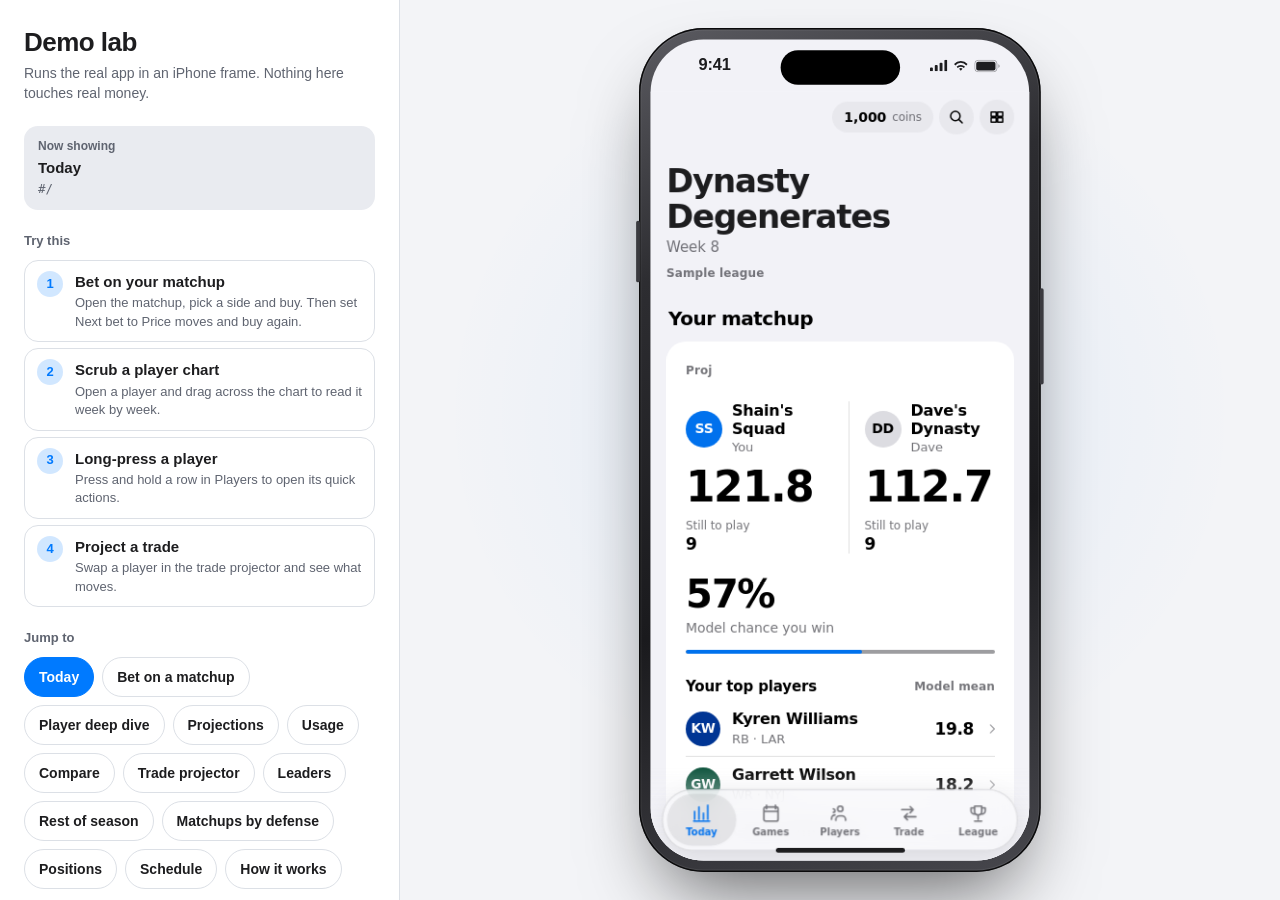
==== lab.html @ 5a077fb5 "Publish Upset redesign: Apple Sports look, Multiview, Trade Lab, scrubbable win probability, fantasy" ====
<!doctype html>
<html lang="en">
  <head>
    <meta charset="UTF-8" />
    <meta name="viewport" content="width=device-width, initial-scale=1.0" />
    <meta name="color-scheme" content="dark light" />
    <title>Upset demo lab</title>
    <script type="module" crossorigin src="./assets/lab-C1gKMwBJ.js"></script>
    <link rel="modulepreload" crossorigin href="./assets/jsx-runtime-2_5Rt82W.js">
    <link rel="stylesheet" crossorigin href="./assets/lab-yyvurSek.css">
  </head>
  <body>
    <div id="lab-root"></div>
  </body>
</html>
---- assets/lab-yyvurSek.css ----
:root{--lightningcss-light: ;--lightningcss-dark:initial;color-scheme:dark;--font-sans:-apple-system, BlinkMacSystemFont, "SF Pro Display", "Segoe UI", sans-serif;--font-rounded:ui-rounded, "SF Pro Rounded", -apple-system, BlinkMacSystemFont, system-ui, sans-serif;--lab-board:#000;--lab-panel:#111113;--lab-panel-2:#1c1c1e;--lab-rule:#2c2c2f;--lab-text:#f5f5f7;--lab-muted:#a3a3ad;--lab-accent:#0a84ff;--lab-on-accent:#fff;--lab-glow:#0a84ff21;--lab-shell:linear-gradient(160deg, #5b5b61 0%, #2d2d31 26%, #1a1a1d 62%, #47474d 100%);--lab-mono:ui-monospace, SFMono-Regular, Menlo, Consolas, monospace}@media (prefers-color-scheme:light){:root:not([data-theme=dark]){--lightningcss-light:initial;--lightningcss-dark: ;color-scheme:light;--lab-board:#f3f4f7;--lab-panel:#fff;--lab-panel-2:#e9ebf0;--lab-rule:#dce0e6;--lab-text:#1d1d1f;--lab-muted:#5f6470;--lab-accent:#007aff;--lab-glow:#007aff12}}*,:before,:after{box-sizing:border-box}html,body{min-height:100%;margin:0}body{background:var(--lab-board);color:var(--lab-text);font-family:var(--font-sans);-webkit-font-smoothing:antialiased;font-size:15px;line-height:1.42}h1,h2,p{margin:0}button,a{font:inherit;color:inherit}:focus-visible{outline:2px solid var(--lab-accent);outline-offset:3px;border-radius:6px}.lab{grid-template-columns:minmax(320px,400px) minmax(0,1fr);min-height:100dvh;display:grid}.panel{background:var(--lab-panel);border-right:1px solid var(--lab-rule);flex-direction:column;gap:22px;min-width:0;height:100dvh;padding:28px 24px 26px;display:flex;position:sticky;top:0;overflow-y:auto}.lab-head{gap:6px;display:grid}.lab-head h1{letter-spacing:-.02em;font-size:26px;font-weight:700;line-height:1.15}.lead{color:var(--lab-muted);font-size:14px}.now{background:var(--lab-panel-2);border-radius:14px;grid-template-columns:1fr;gap:2px;min-width:0;padding:12px 14px;display:grid}.now-label{color:var(--lab-muted);font-size:12px;font-weight:600}.now strong{font-size:15px;font-weight:650}.now code{font-family:var(--lab-mono);color:var(--lab-muted);overflow-wrap:anywhere;font-size:12.5px}.block{gap:10px;display:grid}.block-title{color:var(--lab-muted);font-size:13px;font-weight:600}.hint{color:var(--lab-muted);font-size:13px}.body-copy{color:var(--lab-muted);font-size:14px}.pressable{transition:transform .16s cubic-bezier(.2,.8,.2,1),background-color .16s}.pressable:active{transform:scale(.97)}.steps{gap:6px;margin:0;padding:0;list-style:none;display:grid}.step{border:1px solid var(--lab-rule);text-align:left;cursor:pointer;background:0 0;border-radius:14px;align-items:flex-start;gap:12px;width:100%;min-height:44px;padding:10px 12px;display:flex}.step:hover{background:var(--lab-panel-2)}.step-n{background:color-mix(in srgb, var(--lab-accent) 18%, transparent);width:26px;height:26px;color:var(--lab-accent);font-variant-numeric:tabular-nums;border-radius:50%;flex:none;place-items:center;font-size:13px;font-weight:700;display:grid}.step-text{gap:2px;min-width:0;display:grid}.step-title{font-weight:600}.step-body{color:var(--lab-muted);font-size:13px}.chips{flex-wrap:wrap;gap:8px;display:flex}.chip{border:1px solid var(--lab-rule);cursor:pointer;background:0 0;border-radius:999px;min-height:40px;padding:7px 14px;font-size:14px;font-weight:550}.chip:hover{background:var(--lab-panel-2)}.chip[aria-current=true]{background:var(--lab-accent);border-color:var(--lab-accent);color:var(--lab-on-accent);font-weight:650}.seg{background:var(--lab-panel-2);border-radius:12px;gap:2px;padding:3px;display:flex}.seg-btn{min-width:0;min-height:38px;color:var(--lab-muted);cursor:pointer;overflow-wrap:anywhere;background:0 0;border:0;border-radius:9px;flex:1 1 0;padding:6px 8px;font-size:14px;font-weight:600;line-height:1.2}.seg-btn:hover{color:var(--lab-text)}.seg-btn[aria-pressed=true]{background:var(--lab-accent);color:var(--lab-on-accent)}.foot{border-top:1px solid var(--lab-rule);flex-wrap:wrap;justify-content:space-between;align-items:center;gap:8px 16px;margin-top:auto;padding-top:16px;display:flex}.link{min-height:44px;color:var(--lab-accent);cursor:pointer;background:0 0;border:0;align-items:center;padding:0 2px;font-size:14px;font-weight:600;text-decoration:none;display:inline-flex}.link:hover{text-decoration:underline}.stage{background:radial-gradient(45% 42% at 50% 46%, var(--lab-glow), transparent 100%), var(--lab-board);place-items:center;min-width:0;min-height:100dvh;padding:28px 24px;display:grid}.phone-slot{flex:none;position:relative}.device{background:var(--lab-shell);width:417px;height:876px;transform:scale(var(--s,1));transform-origin:0 0;border-radius:67px;padding:12px;position:absolute;top:0;left:0;box-shadow:inset 0 0 0 1.5px #0a0a0b,inset 0 0 0 2.5px #ffffff14,0 40px 80px -24px #0009}.device:before,.device:after{content:"";background:#3a3a3f;border-radius:2px;width:4px;position:absolute}.device:before{height:64px;top:200px;left:-3px}.device:after{height:100px;top:270px;right:-3px}.screen{isolation:isolate;background:var(--sb-bg,#111113);border-radius:55px;width:393px;height:852px;position:relative;overflow:hidden}.app-frame{background:var(--sb-bg,#111113);border:0;width:393px;height:798px;display:block;position:absolute;top:54px;left:0}.status{z-index:2;pointer-events:none;height:54px;color:var(--sb-ink,#f5f5f7);position:absolute;top:0;left:0;right:0}.clock{font-variant-numeric:tabular-nums;letter-spacing:-.01em;justify-content:center;align-items:center;width:133px;height:54px;font-size:17px;font-weight:600;display:flex;position:absolute;top:0;left:0}.sb-icons{color:currentColor;justify-content:center;align-items:center;gap:6px;width:133px;height:54px;display:flex;position:absolute;top:0;right:0}.sb-icons svg{display:block}.island{z-index:3;pointer-events:none;background:#000;border-radius:20px;width:124px;height:36px;margin-left:-62px;position:absolute;top:11px;left:50%}.home-bar{background:var(--sb-ink,#f5f5f7);z-index:2;pointer-events:none;border-radius:3px;width:134px;height:5px;margin-left:-67px;position:absolute;bottom:8px;left:50%}.phone-slot.is-narrow{width:100%}.is-narrow .device{width:100%;height:auto;box-shadow:none;background:0 0;border-radius:0;padding:0;position:relative;transform:none}.is-narrow .device:before,.is-narrow .device:after{display:none}.is-narrow .screen{border:1px solid var(--lab-rule);border-radius:22px;width:100%;height:min(80dvh,820px);min-height:560px}.is-narrow .app-frame{width:100%;height:100%;top:0}.is-narrow .status,.is-narrow .island,.is-narrow .home-bar{display:none}@media (max-width:899px){.lab{grid-template-columns:minmax(0,1fr)}.panel{border-right:0;border-bottom:1px solid var(--lab-rule);height:auto;padding:20px 16px 22px;position:static;overflow:visible}.stage{min-height:0;padding:16px}.chip,.seg-btn{min-height:44px}}@media (prefers-reduced-motion:reduce){.pressable{transition:none}.pressable:active{transform:none}}
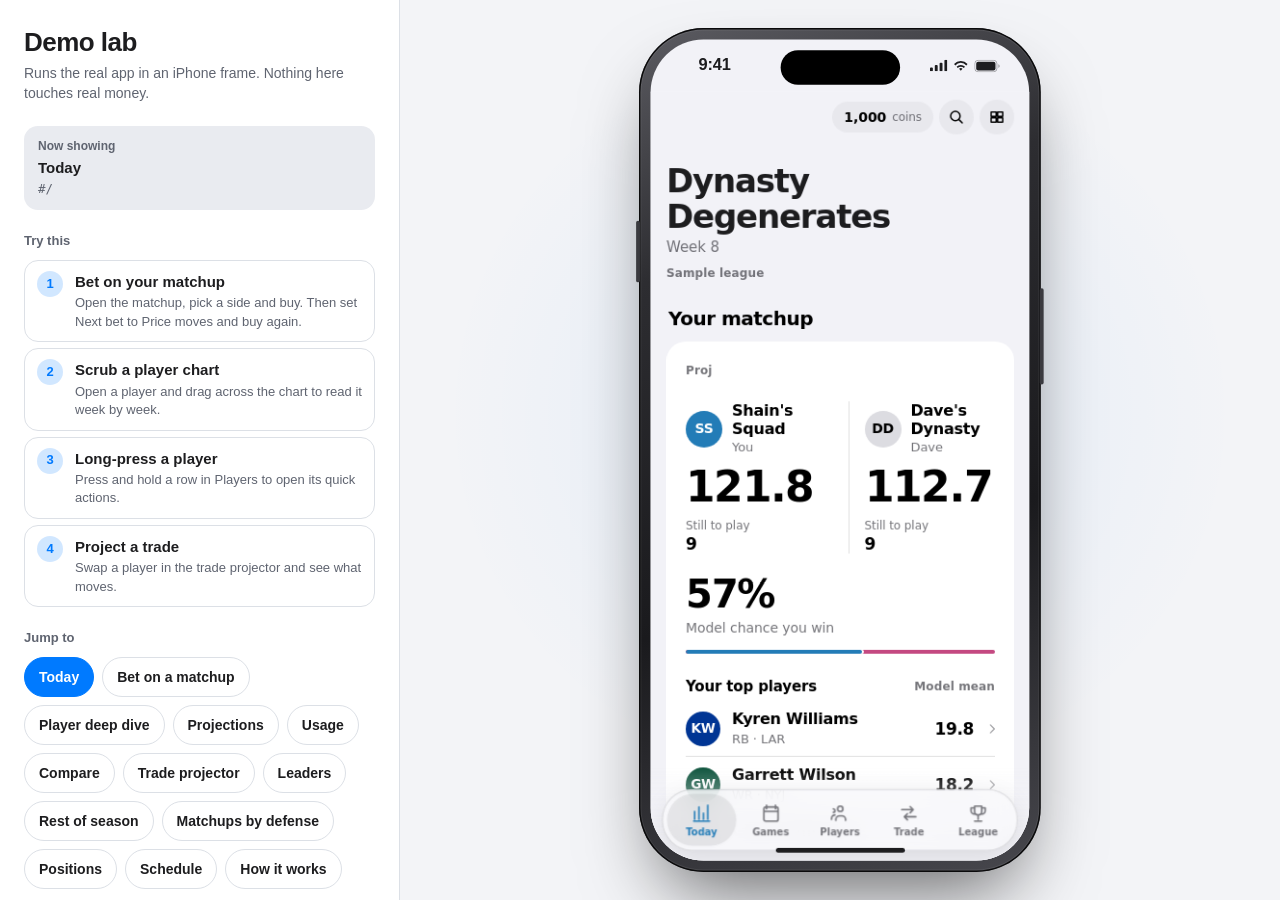
==== commit 4cd37794: "Publish seamless motion + In your league on game pages (source b086209) No sideways page slides: qui" ====
--- a/lab.html
+++ b/lab.html
@@ -5,8 +5,8 @@
     <meta name="viewport" content="width=device-width, initial-scale=1.0" />
     <meta name="color-scheme" content="dark light" />
     <title>Upset demo lab</title>
-    <script type="module" crossorigin src="./assets/lab-C1gKMwBJ.js"></script>
-    <link rel="modulepreload" crossorigin href="./assets/jsx-runtime-2_5Rt82W.js">
+    <script type="module" crossorigin src="./assets/lab-B0RA-Dof.js"></script>
+    <link rel="modulepreload" crossorigin href="./assets/jsx-runtime-BoYcdLC8.js">
     <link rel="stylesheet" crossorigin href="./assets/lab-yyvurSek.css">
   </head>
   <body>
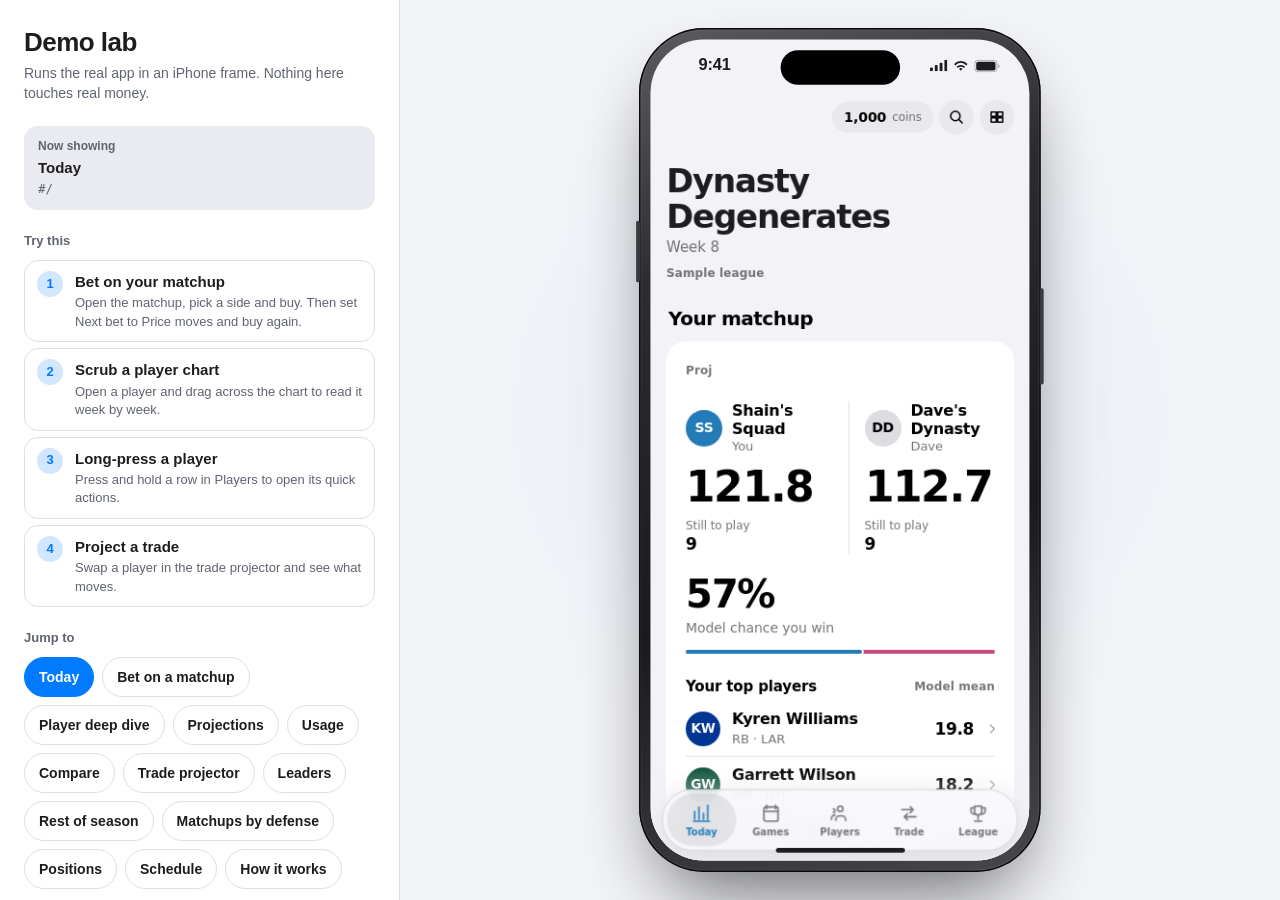
==== commit 2696db36: "Publish usability fixes + Add to Home Screen (source cf69775) iOS-style sheet dragging, Today hero f" ====
--- a/lab.html
+++ b/lab.html
@@ -5,8 +5,8 @@
     <meta name="viewport" content="width=device-width, initial-scale=1.0" />
     <meta name="color-scheme" content="dark light" />
     <title>Upset demo lab</title>
-    <script type="module" crossorigin src="./assets/lab-B0RA-Dof.js"></script>
-    <link rel="modulepreload" crossorigin href="./assets/jsx-runtime-BoYcdLC8.js">
+    <script type="module" crossorigin src="./assets/lab-CZPEB6Um.js"></script>
+    <link rel="modulepreload" crossorigin href="./assets/jsx-runtime-DK40VP3Q.js">
     <link rel="stylesheet" crossorigin href="./assets/lab-yyvurSek.css">
   </head>
   <body>
